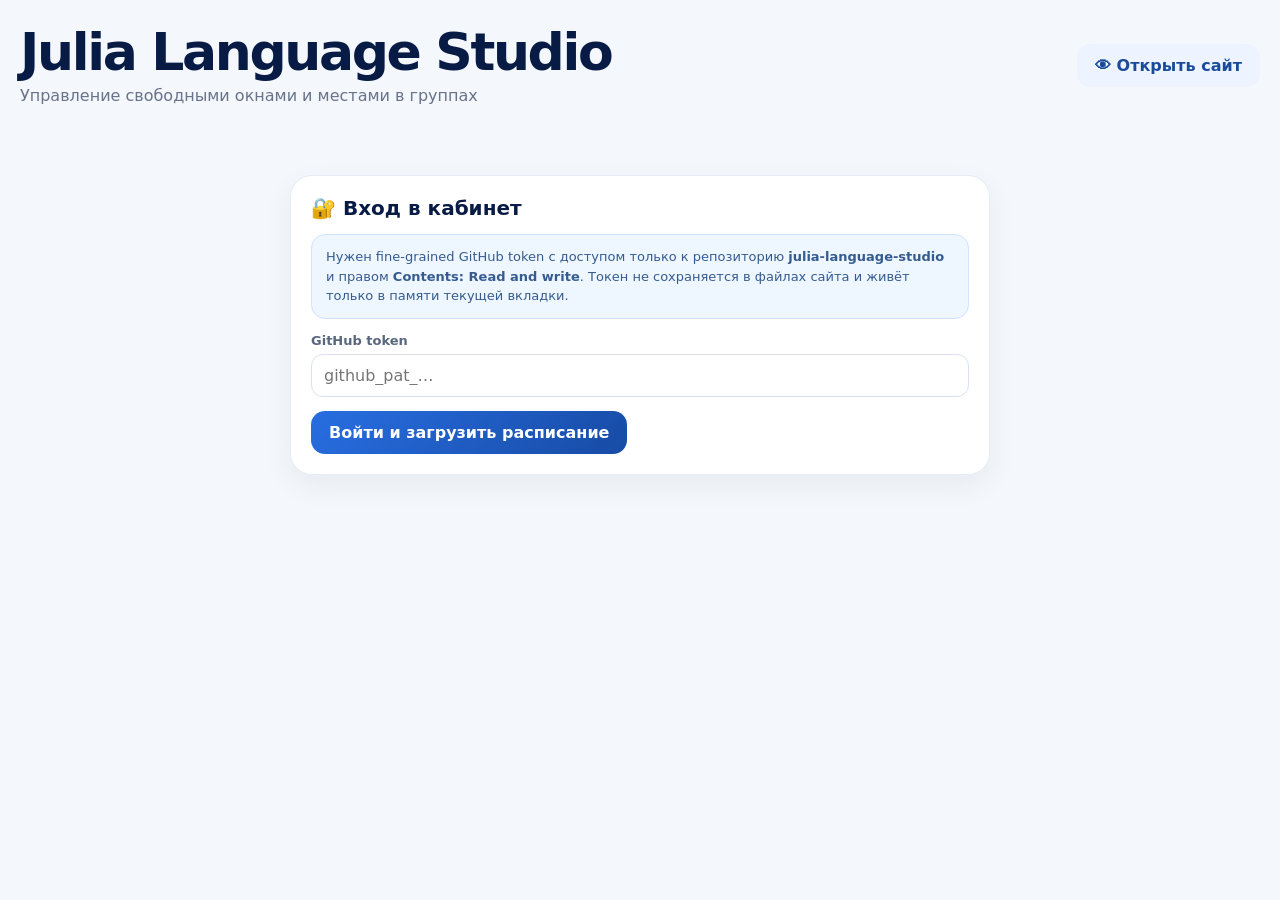
==== admin.html @ d696c91c "Add schedule admin page" ====
<!doctype html>
<html lang="ru">
<head>
  <meta charset="utf-8">
  <meta name="viewport" content="width=device-width, initial-scale=1">
  <meta name="theme-color" content="#071b45">
  <title>Julia Language Studio — админка</title>
  <link rel="stylesheet" href="styles.css">
</head>
<body class="admin-body">
  <div class="admin-shell">
    <div class="admin-head">
      <div class="admin-title">
        <h1>Julia Language Studio</h1>
        <p>Управление свободными окнами и местами в группах</p>
      </div>
      <a class="btn btn-secondary" href="index.html" target="_blank">👁 Открыть сайт</a>
    </div>

    <section id="loginView" class="panel login-box">
      <h2>🔐 Вход в кабинет</h2>
      <p class="security-note">Нужен fine-grained GitHub token с доступом только к репозиторию <b>julia-language-studio</b> и правом <b>Contents: Read and write</b>. Токен не сохраняется в файлах сайта и живёт только в памяти текущей вкладки.</p>
      <div class="field" style="margin-top:14px">
        <label for="tokenInput">GitHub token</label>
        <input class="input" id="tokenInput" type="password" autocomplete="off" placeholder="github_pat_…">
      </div>
      <div class="actions">
        <button class="btn btn-primary" id="loginBtn">Войти и загрузить расписание</button>
      </div>
    </section>

    <section id="appView" class="hidden">
      <div class="stat-row">
        <div class="stat"><b id="statFree">0</b><span>свободных окон</span></div>
        <div class="stat"><b id="statGroups">0</b><span>групп с местами</span></div>
        <div class="stat"><b id="statVisible">0</b><span>видно на сайте</span></div>
      </div>

      <div class="admin-grid">
        <aside class="panel">
          <h2>⚙️ Настройки страницы</h2>
          <div class="field">
            <label for="noticeInput">Сообщение над расписанием</label>
            <textarea class="textarea" id="noticeInput" placeholder="Например: Набор на сентябрь открыт"></textarea>
          </div>
          <div class="actions">
            <button class="btn btn-primary" id="saveAllBtn">💾 Сохранить всё</button>
            <button class="btn btn-secondary" id="reloadBtn">↻ Обновить данные</button>
          </div>
          <p class="admin-item-sub" id="syncInfo" style="margin-top:12px"></p>
        </aside>

        <div>
          <section class="panel" style="margin-bottom:18px">
            <h2>➕ Добавить свободное окно</h2>
            <form id="slotForm" class="form-grid">
              <input type="hidden" id="slotId">
              <div class="field"><label>Дата</label><input class="input" id="slotDate" type="date" required></div>
              <div class="field"><label>Время</label><input class="input" id="slotTime" type="time" required></div>
              <div class="field"><label>Продолжительность</label><input class="input" id="slotDuration" type="number" min="20" step="5" value="60"></div>
              <div class="field"><label>Тип</label><select class="select" id="slotType"><option value="individual">Индивидуально</option><option value="group">Мини‑группа</option></select></div>
              <div class="field"><label>Формат</label><select class="select" id="slotFormat"><option value="offline">Очно</option><option value="online">Онлайн</option></select></div>
              <div class="field"><label>Статус</label><select class="select" id="slotStatus"><option value="free">Свободно</option><option value="hold">Бронь</option><option value="busy">Занято</option></select></div>
              <div class="field"><label>Для кого</label><input class="input" id="slotAudience" placeholder="4 класс / взрослый / подросток"></div>
              <div class="field"><label>Уровень</label><input class="input" id="slotLevel" placeholder="С нуля / A2 / B1"></div>
              <div class="field"><label>Свободных мест</label><input class="input" id="slotSeatsFree" type="number" min="0" value="1"></div>
              <div class="field"><label>Всего мест</label><input class="input" id="slotSeatsTotal" type="number" min="1" value="1"></div>
              <div class="field full"><label>Публичная заметка</label><textarea class="textarea" id="slotNote" placeholder="Например: подходит учащимся второй смены"></textarea></div>
              <div class="field full"><label class="check"><input type="checkbox" id="slotVisible" checked> Показывать на сайте</label></div>
              <div class="actions full">
                <button class="btn btn-primary" type="submit" id="slotSubmit">Добавить окно</button>
                <button class="btn btn-secondary hidden" type="button" id="slotCancel">Отменить редактирование</button>
              </div>
            </form>
          </section>

          <section class="panel" style="margin-bottom:18px">
            <h2>🗓 Все окна</h2>
            <div class="admin-list" id="slotsList"></div>
          </section>

          <section class="panel" style="margin-bottom:18px">
            <h2>👥 Добавить или изменить группу</h2>
            <form id="groupForm" class="form-grid">
              <input type="hidden" id="groupId">
              <div class="field full"><label>Название группы</label><input class="input" id="groupTitle" placeholder="4 класс · продвинутый" required></div>
              <div class="field"><label>Дни</label><input class="input" id="groupDays" placeholder="Пн / Ср"></div>
              <div class="field"><label>Время</label><input class="input" id="groupTime" placeholder="10:00"></div>
              <div class="field"><label>Для кого</label><input class="input" id="groupAudience" placeholder="4 класс"></div>
              <div class="field"><label>Уровень</label><input class="input" id="groupLevel" placeholder="Продвинутый"></div>
              <div class="field"><label>Формат</label><select class="select" id="groupFormat"><option value="offline">Очно</option><option value="online">Онлайн</option></select></div>
              <div class="field"><label>Свободных мест</label><input class="input" id="groupSeatsFree" type="number" min="0" value="1"></div>
              <div class="field"><label>Всего мест</label><input class="input" id="groupSeatsTotal" type="number" min="1" value="4"></div>
              <div class="field full"><label>Публичная заметка</label><textarea class="textarea" id="groupNote"></textarea></div>
              <div class="field full"><label class="check"><input type="checkbox" id="groupVisible" checked> Показывать на сайте</label></div>
              <div class="actions full">
                <button class="btn btn-primary" type="submit" id="groupSubmit">Добавить группу</button>
                <button class="btn btn-secondary hidden" type="button" id="groupCancel">Отменить редактирование</button>
              </div>
            </form>
          </section>

          <section class="panel">
            <h2>🎓 Группы</h2>
            <div class="admin-list" id="groupsList"></div>
          </section>
        </div>
      </div>
    </section>
  </div>
  <div class="toast" id="toast"></div>
  <script src="admin.js"></script>
</body>
</html>
---- styles.css ----
:root {
  --navy: #071b45;
  --navy-2: #0e2d68;
  --blue: #205fce;
  --gold: #d6aa54;
  --gold-soft: #f0d89a;
  --cream: #fffaf0;
  --paper: #ffffff;
  --ink: #17233c;
  --muted: #68738a;
  --line: #e8edf5;
  --green: #1f9d68;
  --yellow: #d79b23;
  --red: #d84f4f;
  --shadow: 0 20px 55px rgba(8, 30, 72, .12);
  --radius: 24px;
}

* { box-sizing: border-box; }
html { scroll-behavior: smooth; }
body {
  margin: 0;
  font-family: Inter, ui-sans-serif, system-ui, -apple-system, BlinkMacSystemFont, "Segoe UI", sans-serif;
  color: var(--ink);
  background: linear-gradient(180deg, #f7f9fd 0%, #fff 42%, #f7f9fd 100%);
}
a { color: inherit; }
button, input, select, textarea { font: inherit; }
button { cursor: pointer; }

.hero {
  position: relative;
  overflow: hidden;
  color: white;
  background:
    radial-gradient(circle at 82% 20%, rgba(214,170,84,.26), transparent 28%),
    radial-gradient(circle at 10% 0%, rgba(63,137,255,.32), transparent 30%),
    linear-gradient(135deg, #061433 0%, #0b2459 52%, #071b45 100%);
  min-height: 420px;
}
.hero::after {
  content: "";
  position: absolute;
  inset: 0;
  opacity: .18;
  background-image: radial-gradient(circle, #fff 1px, transparent 1px);
  background-size: 34px 34px;
  mask-image: linear-gradient(to bottom, black, transparent 92%);
}
.hero-inner, .container {
  width: min(1160px, calc(100% - 32px));
  margin: 0 auto;
}
.hero-inner { position: relative; z-index: 1; padding: 42px 0 64px; }
.nav { display: flex; justify-content: space-between; align-items: center; gap: 20px; }
.brand { display: flex; align-items: center; gap: 12px; font-weight: 800; letter-spacing: .01em; }
.brand-mark {
  width: 46px; height: 46px; border: 1px solid rgba(240,216,154,.75); border-radius: 16px;
  display: grid; place-items: center; color: var(--gold-soft); font-family: Georgia, serif; font-size: 22px;
  background: rgba(255,255,255,.06); backdrop-filter: blur(8px);
}
.nav-actions { display: flex; gap: 10px; flex-wrap: wrap; justify-content: flex-end; }
.btn {
  border: 0; border-radius: 14px; padding: 12px 18px; font-weight: 750; text-decoration: none;
  display: inline-flex; align-items: center; justify-content: center; gap: 8px; transition: .2s ease;
}
.btn:hover { transform: translateY(-1px); }
.btn-gold { background: linear-gradient(135deg, var(--gold-soft), var(--gold)); color: #2e210b; box-shadow: 0 8px 26px rgba(214,170,84,.25); }
.btn-ghost { border: 1px solid rgba(255,255,255,.25); color: #fff; background: rgba(255,255,255,.06); }
.btn-primary { background: linear-gradient(135deg, #286ee1, #174ba5); color: white; }
.btn-secondary { background: #edf3ff; color: #1a4b9b; }
.btn-danger { background: #fff0f0; color: #b63737; }
.btn-success { background: #e8f8f1; color: #14764e; }

.hero-copy { max-width: 780px; padding-top: 68px; }
.eyebrow { color: var(--gold-soft); font-weight: 800; letter-spacing: .12em; text-transform: uppercase; font-size: 13px; }
h1 { margin: 12px 0 14px; font-size: clamp(40px, 6vw, 74px); line-height: .98; letter-spacing: -.045em; }
.hero p { margin: 0; max-width: 690px; color: #dce6fb; font-size: clamp(17px, 2vw, 21px); line-height: 1.55; }
.hero-badges { display: flex; flex-wrap: wrap; gap: 10px; margin-top: 28px; }
.badge { padding: 10px 13px; border-radius: 999px; background: rgba(255,255,255,.08); border: 1px solid rgba(255,255,255,.12); font-size: 14px; }

main { padding: 52px 0 80px; }
.section { margin-bottom: 44px; }
.section-head { display: flex; align-items: end; justify-content: space-between; gap: 20px; margin-bottom: 18px; }
.section-head h2 { margin: 0; font-size: clamp(28px, 4vw, 42px); letter-spacing: -.03em; color: var(--navy); }
.section-head p { margin: 7px 0 0; color: var(--muted); }
.notice {
  border-radius: 18px; padding: 16px 18px; background: #fff8e7; border: 1px solid #f1dfad; color: #70551b;
  margin-bottom: 18px;
}

.filters { display: flex; flex-wrap: wrap; gap: 10px; margin: 14px 0 22px; }
.filter-btn { border: 1px solid var(--line); background: white; color: #40506e; border-radius: 999px; padding: 9px 14px; font-weight: 700; }
.filter-btn.active { background: var(--navy); color: white; border-color: var(--navy); }

.grid { display: grid; grid-template-columns: repeat(3, minmax(0, 1fr)); gap: 16px; }
.card {
  background: var(--paper); border: 1px solid var(--line); border-radius: var(--radius); padding: 22px;
  box-shadow: 0 8px 26px rgba(20, 48, 96, .06);
}
.slot-card { position: relative; overflow: hidden; }
.slot-card::before { content: ""; position: absolute; top: 0; left: 0; right: 0; height: 4px; background: var(--blue); }
.slot-top { display: flex; justify-content: space-between; gap: 16px; align-items: start; }
.slot-date { font-size: 20px; font-weight: 850; color: var(--navy); }
.slot-time { font-size: 34px; line-height: 1; font-weight: 900; color: #153f8d; margin-top: 10px; }
.slot-meta { display: flex; flex-wrap: wrap; gap: 7px; margin-top: 16px; }
.chip { padding: 6px 9px; background: #f2f6fc; border-radius: 999px; color: #53627c; font-size: 13px; font-weight: 700; }
.status { display: inline-flex; align-items: center; gap: 7px; border-radius: 999px; padding: 7px 10px; font-size: 13px; font-weight: 800; white-space: nowrap; }
.status::before { content: ""; width: 8px; height: 8px; border-radius: 50%; background: currentColor; }
.status-free { background: #e9f8f1; color: var(--green); }
.status-hold { background: #fff6df; color: var(--yellow); }
.status-busy { background: #fff0f0; color: var(--red); }
.slot-note { color: var(--muted); line-height: 1.45; margin: 15px 0 0; }

.group-card h3 { margin: 0 0 8px; color: var(--navy); font-size: 22px; }
.group-card .big-number { font-size: 32px; font-weight: 900; color: var(--green); }
.group-row { display: flex; justify-content: space-between; gap: 16px; padding: 9px 0; border-bottom: 1px solid var(--line); color: #526078; }
.group-row:last-child { border-bottom: 0; }

.empty {
  grid-column: 1 / -1; text-align: center; background: white; border: 1px dashed #cdd8eb; border-radius: 22px; padding: 38px 22px; color: var(--muted);
}
.empty strong { display: block; color: var(--navy); font-size: 22px; margin-bottom: 6px; }

.cta {
  display: grid; grid-template-columns: 1.2fr .8fr; gap: 20px; align-items: center;
  padding: 30px; border-radius: 28px; color: white;
  background: linear-gradient(135deg, #0a204e, #123677); box-shadow: var(--shadow);
}
.cta h2 { margin: 0 0 8px; font-size: 34px; }
.cta p { margin: 0; color: #dfe8f9; line-height: 1.55; }
.cta-actions { display: flex; gap: 10px; justify-content: flex-end; flex-wrap: wrap; }

.footer { padding: 24px 0 40px; color: #7a8498; font-size: 14px; }
.footer-inner { display: flex; justify-content: space-between; gap: 16px; flex-wrap: wrap; }

/* Admin */
.admin-body { background: #f4f7fb; }
.admin-shell { width: min(1240px, calc(100% - 28px)); margin: 26px auto 60px; }
.admin-head { display: flex; justify-content: space-between; align-items: center; gap: 18px; margin-bottom: 20px; }
.admin-title h1 { font-size: clamp(32px, 5vw, 52px); color: var(--navy); margin: 0; line-height: 1; }
.admin-title p { margin: 8px 0 0; color: var(--muted); }
.admin-grid { display: grid; grid-template-columns: 360px 1fr; gap: 18px; align-items: start; }
.panel { background: white; border: 1px solid var(--line); border-radius: 22px; padding: 20px; box-shadow: 0 10px 30px rgba(18,46,92,.06); }
.panel h2 { margin: 0 0 14px; font-size: 20px; color: var(--navy); }
.form-grid { display: grid; grid-template-columns: repeat(2, minmax(0, 1fr)); gap: 12px; }
.field { display: flex; flex-direction: column; gap: 6px; }
.field.full { grid-column: 1 / -1; }
.field label { font-size: 13px; font-weight: 800; color: #59677e; }
.input, .select, .textarea {
  width: 100%; border: 1px solid #d9e1ef; border-radius: 12px; padding: 11px 12px; background: white; color: var(--ink); outline: none;
}
.input:focus, .select:focus, .textarea:focus { border-color: #5e91e9; box-shadow: 0 0 0 3px rgba(55,116,218,.10); }
.textarea { min-height: 88px; resize: vertical; }
.check { display: flex; align-items: center; gap: 8px; font-size: 14px; color: #55627a; }
.actions { display: flex; gap: 9px; flex-wrap: wrap; margin-top: 14px; }
.admin-list { display: grid; gap: 10px; }
.admin-item { border: 1px solid var(--line); border-radius: 16px; padding: 14px; display: grid; grid-template-columns: 1fr auto; gap: 12px; align-items: center; }
.admin-item-title { font-weight: 850; color: var(--navy); }
.admin-item-sub { color: var(--muted); font-size: 13px; margin-top: 4px; }
.admin-item-actions { display: flex; gap: 6px; }
.icon-btn { border: 0; border-radius: 10px; padding: 9px 10px; background: #f1f5fb; color: #37517a; }
.icon-btn.danger { background: #fff0f0; color: #b43d3d; }
.stat-row { display: grid; grid-template-columns: repeat(3, 1fr); gap: 10px; margin-bottom: 18px; }
.stat { background: white; border: 1px solid var(--line); border-radius: 18px; padding: 15px; }
.stat b { display: block; font-size: 27px; color: var(--navy); }
.stat span { color: var(--muted); font-size: 12px; font-weight: 700; text-transform: uppercase; letter-spacing: .07em; }
.login-box { max-width: 700px; margin: 70px auto; }
.security-note { background: #eef6ff; border: 1px solid #cfe2ff; color: #355b8f; border-radius: 14px; padding: 12px 14px; font-size: 13px; line-height: 1.5; }
.toast { position: fixed; right: 18px; bottom: 18px; background: #0b214f; color: white; border-radius: 14px; padding: 13px 16px; box-shadow: var(--shadow); z-index: 20; display: none; max-width: 360px; }
.toast.show { display: block; }
.hidden { display: none !important; }

@media (max-width: 900px) {
  .grid { grid-template-columns: repeat(2, minmax(0, 1fr)); }
  .cta { grid-template-columns: 1fr; }
  .cta-actions { justify-content: flex-start; }
  .admin-grid { grid-template-columns: 1fr; }
}
@media (max-width: 640px) {
  .hero { min-height: 360px; }
  .hero-inner { padding-top: 22px; }
  .nav { align-items: flex-start; }
  .nav-actions .btn-ghost { display: none; }
  .hero-copy { padding-top: 48px; }
  .grid { grid-template-columns: 1fr; }
  .section-head { align-items: flex-start; flex-direction: column; }
  .form-grid { grid-template-columns: 1fr; }
  .field.full { grid-column: auto; }
  .stat-row { grid-template-columns: 1fr; }
  .admin-head { align-items: flex-start; flex-direction: column; }
}
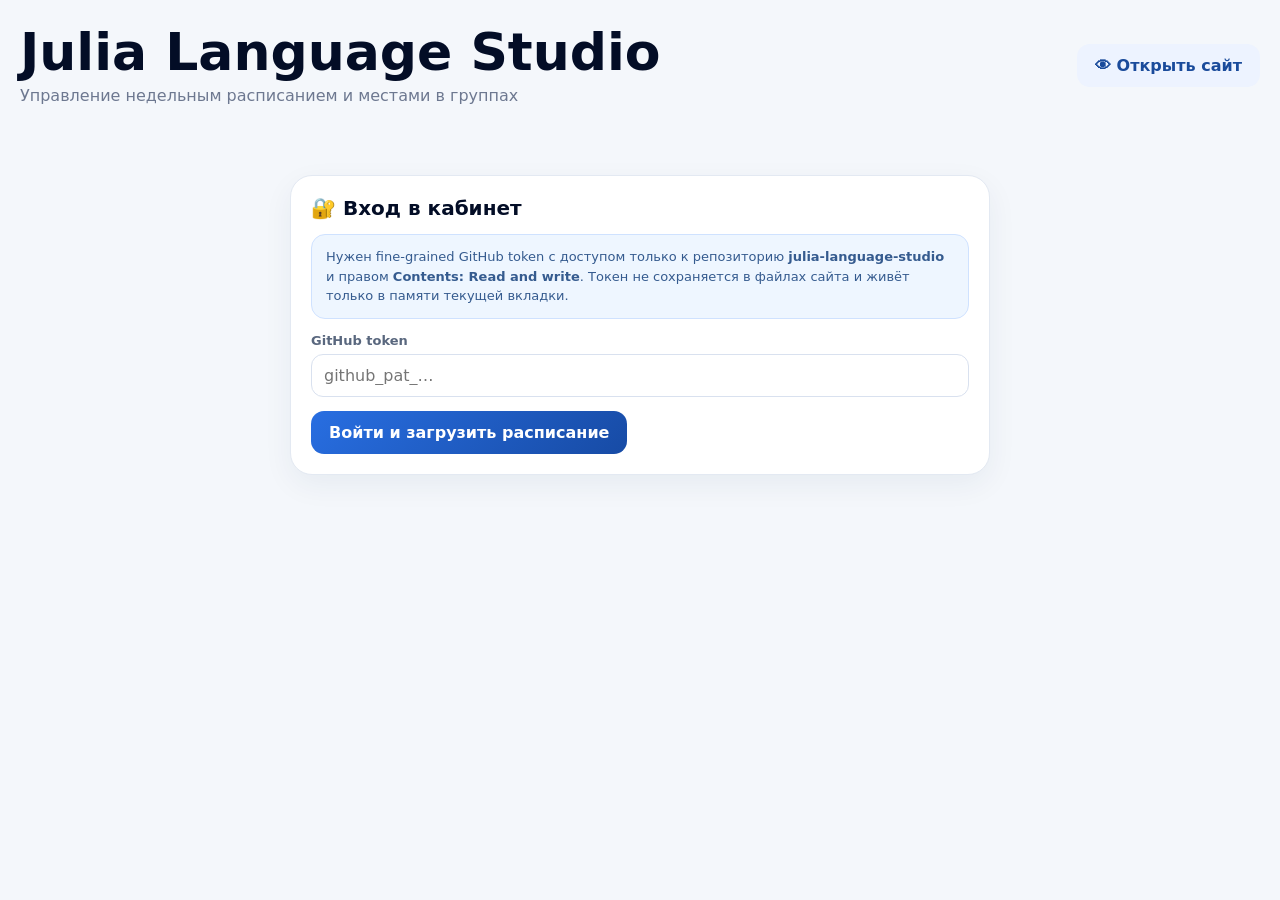
==== commit 31d8373b: "Add weekly schedule editor to admin" ====
--- a/admin.html
+++ b/admin.html
@@ -5,14 +5,15 @@
   <meta name="viewport" content="width=device-width, initial-scale=1">
   <meta name="theme-color" content="#071b45">
   <title>Julia Language Studio — админка</title>
-  <link rel="stylesheet" href="styles.css">
+  <link rel="stylesheet" href="styles.css?v=7">
+  <link rel="stylesheet" href="schedule-grid.css?v=1">
 </head>
 <body class="admin-body">
   <div class="admin-shell">
     <div class="admin-head">
       <div class="admin-title">
         <h1>Julia Language Studio</h1>
-        <p>Управление свободными окнами и местами в группах</p>
+        <p>Управление недельным расписанием и местами в группах</p>
       </div>
       <a class="btn btn-secondary" href="index.html" target="_blank">👁 Открыть сайт</a>
     </div>
@@ -31,9 +32,9 @@
 
     <section id="appView" class="hidden">
       <div class="stat-row">
-        <div class="stat"><b id="statFree">0</b><span>свободных окон</span></div>
+        <div class="stat"><b id="statFree">0</b><span>свободных занятий</span></div>
         <div class="stat"><b id="statGroups">0</b><span>групп с местами</span></div>
-        <div class="stat"><b id="statVisible">0</b><span>видно на сайте</span></div>
+        <div class="stat"><b id="statVisible">0</b><span>заполнено ячеек</span></div>
       </div>
 
       <div class="admin-grid">
@@ -52,31 +53,57 @@
 
         <div>
           <section class="panel" style="margin-bottom:18px">
-            <h2>➕ Добавить свободное окно</h2>
-            <form id="slotForm" class="form-grid">
-              <input type="hidden" id="slotId">
-              <div class="field"><label>Дата</label><input class="input" id="slotDate" type="date" required></div>
-              <div class="field"><label>Время</label><input class="input" id="slotTime" type="time" required></div>
-              <div class="field"><label>Продолжительность</label><input class="input" id="slotDuration" type="number" min="20" step="5" value="60"></div>
-              <div class="field"><label>Тип</label><select class="select" id="slotType"><option value="individual">Индивидуально</option><option value="group">Мини‑группа</option></select></div>
-              <div class="field"><label>Формат</label><select class="select" id="slotFormat"><option value="offline">Очно</option><option value="online">Онлайн</option></select></div>
-              <div class="field"><label>Статус</label><select class="select" id="slotStatus"><option value="free">Свободно</option><option value="hold">Бронь</option><option value="busy">Занято</option></select></div>
-              <div class="field"><label>Для кого</label><input class="input" id="slotAudience" placeholder="4 класс / взрослый / подросток"></div>
-              <div class="field"><label>Уровень</label><input class="input" id="slotLevel" placeholder="С нуля / A2 / B1"></div>
-              <div class="field"><label>Свободных мест</label><input class="input" id="slotSeatsFree" type="number" min="0" value="1"></div>
-              <div class="field"><label>Всего мест</label><input class="input" id="slotSeatsTotal" type="number" min="1" value="1"></div>
-              <div class="field full"><label>Публичная заметка</label><textarea class="textarea" id="slotNote" placeholder="Например: подходит учащимся второй смены"></textarea></div>
-              <div class="field full"><label class="check"><input type="checkbox" id="slotVisible" checked> Показывать на сайте</label></div>
+            <h2>🗓 Недельное расписание · Пн–Пт</h2>
+            <p class="admin-item-sub" style="margin-bottom:14px">10 занятий в день. Нажмите любую ячейку в таблице ниже или выберите день и номер занятия вручную.</p>
+
+            <div class="week-editor-form">
+              <div class="field">
+                <label for="weekDay">День</label>
+                <select class="select" id="weekDay">
+                  <option value="monday">Понедельник</option>
+                  <option value="tuesday">Вторник</option>
+                  <option value="wednesday">Среда</option>
+                  <option value="thursday">Четверг</option>
+                  <option value="friday">Пятница</option>
+                </select>
+              </div>
+              <div class="field">
+                <label for="weekLesson">№ занятия</label>
+                <select class="select" id="weekLesson">
+                  <option value="0">1</option><option value="1">2</option><option value="2">3</option><option value="3">4</option><option value="4">5</option>
+                  <option value="5">6</option><option value="6">7</option><option value="7">8</option><option value="8">9</option><option value="9">10</option>
+                </select>
+              </div>
+              <div class="field">
+                <label for="weekTime">Время</label>
+                <input class="input" id="weekTime" type="time">
+              </div>
+              <div class="field">
+                <label for="weekStatus">Статус</label>
+                <select class="select" id="weekStatus">
+                  <option value="empty">Не задано</option>
+                  <option value="free">Свободно</option>
+                  <option value="hold">Бронь</option>
+                  <option value="busy">Занято</option>
+                </select>
+              </div>
+              <div class="field full">
+                <label for="weekTitle">Подпись</label>
+                <input class="input" id="weekTitle" placeholder="Например: 4 класс · продвинутый">
+              </div>
+              <div class="field full">
+                <label for="weekDetails">Дополнительная информация</label>
+                <input class="input" id="weekDetails" placeholder="Например: мини-группа · 2 места / индивидуально">
+              </div>
               <div class="actions full">
-                <button class="btn btn-primary" type="submit" id="slotSubmit">Добавить окно</button>
-                <button class="btn btn-secondary hidden" type="button" id="slotCancel">Отменить редактирование</button>
+                <button class="btn btn-primary" type="button" id="weekApplyBtn">Применить к ячейке</button>
+                <button class="btn btn-danger" type="button" id="weekClearBtn">Очистить ячейку</button>
               </div>
-            </form>
-          </section>
+            </div>
 
-          <section class="panel" style="margin-bottom:18px">
-            <h2>🗓 Все окна</h2>
-            <div class="admin-list" id="slotsList"></div>
+            <div class="week-admin-scroll">
+              <div id="weekAdminGrid"></div>
+            </div>
           </section>
 
           <section class="panel" style="margin-bottom:18px">
@@ -109,6 +136,6 @@
     </section>
   </div>
   <div class="toast" id="toast"></div>
-  <script src="admin.js"></script>
+  <script src="admin.js?v=7"></script>
 </body>
 </html>
--- a/styles.css
+++ b/styles.css
@@ -1,192 +1,611 @@
 :root {
-  --navy: #071b45;
-  --navy-2: #0e2d68;
-  --blue: #205fce;
-  --gold: #d6aa54;
-  --gold-soft: #f0d89a;
-  --cream: #fffaf0;
-  --paper: #ffffff;
+  --night: #020817;
+  --navy: #030d26;
+  --navy-2: #06183f;
+  --navy-3: #0b2c68;
+  --gold: #d6a84e;
+  --gold-light: #f5dda0;
+  --gold-dark: #9d641c;
+  --cream: #fff8e8;
+  --text: #f7f9ff;
+  --muted: #aebbd3;
   --ink: #17233c;
-  --muted: #68738a;
-  --line: #e8edf5;
-  --green: #1f9d68;
-  --yellow: #d79b23;
-  --red: #d84f4f;
-  --shadow: 0 20px 55px rgba(8, 30, 72, .12);
-  --radius: 24px;
+  --green: #58d9a0;
+  --yellow: #f2bd55;
+  --red: #dc7777;
+  --line: rgba(240, 205, 126, .22);
+  --glass: rgba(7, 25, 61, .78);
+  --shadow: 0 28px 80px rgba(0, 4, 17, .42);
+  --radius: 26px;
 }
 
 * { box-sizing: border-box; }
 html { scroll-behavior: smooth; }
-body {
-  margin: 0;
-  font-family: Inter, ui-sans-serif, system-ui, -apple-system, BlinkMacSystemFont, "Segoe UI", sans-serif;
-  color: var(--ink);
-  background: linear-gradient(180deg, #f7f9fd 0%, #fff 42%, #f7f9fd 100%);
-}
+body { margin: 0; font-family: Inter, ui-sans-serif, system-ui, -apple-system, BlinkMacSystemFont, "Segoe UI", sans-serif; }
 a { color: inherit; }
 button, input, select, textarea { font: inherit; }
 button { cursor: pointer; }
-
-.hero {
-  position: relative;
+img { max-width: 100%; }
+.hidden { display: none !important; }
+.container { width: min(1180px, calc(100% - 40px)); margin-inline: auto; }
+
+.btn {
+  position: relative;
+  isolation: isolate;
   overflow: hidden;
-  color: white;
-  background:
-    radial-gradient(circle at 82% 20%, rgba(214,170,84,.26), transparent 28%),
-    radial-gradient(circle at 10% 0%, rgba(63,137,255,.32), transparent 30%),
-    linear-gradient(135deg, #061433 0%, #0b2459 52%, #071b45 100%);
-  min-height: 420px;
-}
-.hero::after {
-  content: "";
-  position: absolute;
-  inset: 0;
-  opacity: .18;
-  background-image: radial-gradient(circle, #fff 1px, transparent 1px);
-  background-size: 34px 34px;
-  mask-image: linear-gradient(to bottom, black, transparent 92%);
-}
-.hero-inner, .container {
-  width: min(1160px, calc(100% - 32px));
-  margin: 0 auto;
-}
-.hero-inner { position: relative; z-index: 1; padding: 42px 0 64px; }
-.nav { display: flex; justify-content: space-between; align-items: center; gap: 20px; }
-.brand { display: flex; align-items: center; gap: 12px; font-weight: 800; letter-spacing: .01em; }
-.brand-mark {
-  width: 46px; height: 46px; border: 1px solid rgba(240,216,154,.75); border-radius: 16px;
-  display: grid; place-items: center; color: var(--gold-soft); font-family: Georgia, serif; font-size: 22px;
-  background: rgba(255,255,255,.06); backdrop-filter: blur(8px);
-}
-.nav-actions { display: flex; gap: 10px; flex-wrap: wrap; justify-content: flex-end; }
-.btn {
-  border: 0; border-radius: 14px; padding: 12px 18px; font-weight: 750; text-decoration: none;
-  display: inline-flex; align-items: center; justify-content: center; gap: 8px; transition: .2s ease;
-}
-.btn:hover { transform: translateY(-1px); }
-.btn-gold { background: linear-gradient(135deg, var(--gold-soft), var(--gold)); color: #2e210b; box-shadow: 0 8px 26px rgba(214,170,84,.25); }
-.btn-ghost { border: 1px solid rgba(255,255,255,.25); color: #fff; background: rgba(255,255,255,.06); }
-.btn-primary { background: linear-gradient(135deg, #286ee1, #174ba5); color: white; }
+  border: 0;
+  border-radius: 13px;
+  padding: 12px 18px;
+  font-weight: 800;
+  text-decoration: none;
+  display: inline-flex;
+  align-items: center;
+  justify-content: center;
+  gap: 9px;
+  transition: transform .24s ease, box-shadow .24s ease, border-color .24s ease;
+}
+.btn-gold {
+  color: #281805;
+  background: linear-gradient(120deg, #bd7b28 0%, #f7e4aa 42%, #d4a249 68%, #a9671e 100%);
+  background-size: 220% 100%;
+  box-shadow: 0 10px 30px rgba(214, 168, 78, .24), inset 0 1px 0 rgba(255, 255, 255, .76);
+}
+.btn-ghost { color: #fff; border: 1px solid rgba(242, 216, 141, .34); background: rgba(255, 255, 255, .035); }
+.btn-primary { background: linear-gradient(135deg, #286ee1, #174ba5); color: #fff; }
 .btn-secondary { background: #edf3ff; color: #1a4b9b; }
 .btn-danger { background: #fff0f0; color: #b63737; }
 .btn-success { background: #e8f8f1; color: #14764e; }
-
-.hero-copy { max-width: 780px; padding-top: 68px; }
-.eyebrow { color: var(--gold-soft); font-weight: 800; letter-spacing: .12em; text-transform: uppercase; font-size: 13px; }
-h1 { margin: 12px 0 14px; font-size: clamp(40px, 6vw, 74px); line-height: .98; letter-spacing: -.045em; }
-.hero p { margin: 0; max-width: 690px; color: #dce6fb; font-size: clamp(17px, 2vw, 21px); line-height: 1.55; }
-.hero-badges { display: flex; flex-wrap: wrap; gap: 10px; margin-top: 28px; }
-.badge { padding: 10px 13px; border-radius: 999px; background: rgba(255,255,255,.08); border: 1px solid rgba(255,255,255,.12); font-size: 14px; }
-
-main { padding: 52px 0 80px; }
-.section { margin-bottom: 44px; }
-.section-head { display: flex; align-items: end; justify-content: space-between; gap: 20px; margin-bottom: 18px; }
-.section-head h2 { margin: 0; font-size: clamp(28px, 4vw, 42px); letter-spacing: -.03em; color: var(--navy); }
-.section-head p { margin: 7px 0 0; color: var(--muted); }
+.btn-compact { padding: 11px 17px; font-size: 14px; }
+.btn-large { min-height: 54px; padding-inline: 25px; }
+
+/* ---------- PUBLIC SITE ---------- */
+.public-body {
+  min-width: 0;
+  min-height: 100vh;
+  overflow-x: hidden;
+  color: var(--text);
+  background: var(--night);
+}
+
+.topbar {
+  position: relative;
+  z-index: 20;
+  background:
+    radial-gradient(circle at 12% -70%, rgba(28, 84, 184, .32), transparent 52%),
+    linear-gradient(180deg, rgba(3, 12, 34, .98), rgba(4, 19, 50, .98));
+  border-bottom: 1px solid rgba(245, 221, 160, .25);
+  box-shadow: 0 8px 30px rgba(0, 0, 0, .32);
+}
+.topbar::after {
+  content: "";
+  position: absolute;
+  inset: auto 0 -1px;
+  height: 1px;
+  background: linear-gradient(90deg, transparent 10%, rgba(245, 221, 160, .7), transparent 90%);
+}
+.nav {
+  min-height: 82px;
+  display: flex;
+  align-items: center;
+  justify-content: space-between;
+  gap: 20px;
+}
+.brand {
+  display: flex;
+  align-items: center;
+  gap: 13px;
+  min-width: 0;
+  text-decoration: none;
+}
+.brand-logo {
+  width: 58px;
+  height: 58px;
+  flex: 0 0 auto;
+  object-fit: contain;
+  border-radius: 50%;
+  border: 1px solid rgba(245, 221, 160, .6);
+  background: #06163a;
+  box-shadow: 0 0 0 4px rgba(214, 168, 78, .07), 0 8px 25px rgba(0, 0, 0, .35);
+}
+.brand-copy { display: grid; gap: 4px; min-width: 0; }
+.brand-copy strong {
+  overflow: hidden;
+  color: var(--cream);
+  font-family: Georgia, "Times New Roman", serif;
+  font-size: clamp(18px, 2vw, 22px);
+  font-weight: 500;
+  line-height: 1.05;
+  white-space: nowrap;
+  text-overflow: ellipsis;
+}
+.brand-copy > span {
+  color: #e8c574;
+  font-size: 10px;
+  font-weight: 700;
+  letter-spacing: .17em;
+  text-transform: uppercase;
+}
+.nav-actions { display: flex; align-items: center; justify-content: flex-end; gap: 23px; }
+.nav-link {
+  color: #e7edfa;
+  font-size: 14px;
+  font-weight: 700;
+  text-decoration: none;
+  transition: color .2s ease;
+}
+
+.cover-section {
+  position: relative;
+  width: 100%;
+  overflow: hidden;
+  line-height: 0;
+  background: #061536;
+}
+.cover-section::after {
+  content: "";
+  position: absolute;
+  inset: auto 0 0;
+  height: 2px;
+  background: linear-gradient(90deg, transparent, #f7d980 30%, #fff5cf 50%, #d59435 70%, transparent);
+  box-shadow: 0 0 18px rgba(238, 186, 78, .8);
+}
+.cover-image {
+  display: block;
+  width: 100%;
+  height: auto;
+  margin: 0;
+}
+
+.site-main {
+  position: relative;
+  isolation: isolate;
+  padding: 66px 0 76px;
+  background:
+    radial-gradient(circle at 8% 8%, rgba(17, 65, 148, .56), transparent 27%),
+    radial-gradient(circle at 94% 36%, rgba(15, 63, 146, .42), transparent 28%),
+    radial-gradient(circle at 72% 82%, rgba(199, 138, 37, .12), transparent 22%),
+    linear-gradient(180deg, #020a1d 0%, #06183f 24%, #061735 70%, #020919 100%);
+}
+.site-main::before {
+  content: "";
+  position: absolute;
+  inset: 0;
+  z-index: -2;
+  pointer-events: none;
+  opacity: .34;
+  background-image:
+    radial-gradient(circle, rgba(255, 245, 207, .78) 0 1px, transparent 1.5px),
+    radial-gradient(circle, rgba(214, 168, 78, .7) 0 1px, transparent 1.5px);
+  background-position: 0 0, 23px 19px;
+  background-size: 83px 83px, 127px 127px;
+  mask-image: linear-gradient(to bottom, #000, rgba(0, 0, 0, .25) 82%, transparent);
+}
+.site-main::after {
+  content: "";
+  position: absolute;
+  z-index: -1;
+  right: -90px;
+  top: 29%;
+  width: min(650px, 60vw);
+  aspect-ratio: 1;
+  opacity: .035;
+  background: url("assets/logo.png?v=6") center / contain no-repeat;
+  pointer-events: none;
+}
+.cover-transition {
+  position: absolute;
+  z-index: 1;
+  inset: -24px 0 auto;
+  height: 48px;
+  pointer-events: none;
+  background: linear-gradient(180deg, rgba(1, 6, 18, 0), rgba(2, 10, 29, .95));
+}
+.cover-transition span {
+  position: absolute;
+  top: 22px;
+  left: 0;
+  right: 0;
+  height: 1px;
+  background: linear-gradient(90deg, transparent 4%, rgba(214, 168, 78, .2), #f8dc8a 50%, rgba(214, 168, 78, .2), transparent 96%);
+  box-shadow: 0 0 13px rgba(238, 186, 78, .9);
+}
+.cover-transition i {
+  position: absolute;
+  width: 4px;
+  height: 4px;
+  top: 20px;
+  left: 18%;
+  border-radius: 50%;
+  background: #ffe8a9;
+  box-shadow: 0 0 12px #edaf43;
+  animation: particle-float 4s ease-in-out infinite;
+}
+.cover-transition i:nth-of-type(2) { left: 52%; top: 8px; animation-delay: -1.2s; }
+.cover-transition i:nth-of-type(3) { left: 82%; top: 29px; animation-delay: -2.5s; }
+
+.intro {
+  position: relative;
+  display: grid;
+  grid-template-columns: minmax(0, 1.25fr) minmax(280px, .75fr);
+  align-items: end;
+  gap: 44px;
+  margin-bottom: 42px;
+  padding-block: 12px 34px;
+  border-bottom: 1px solid rgba(240, 205, 126, .16);
+}
+.intro::before {
+  content: "";
+  position: absolute;
+  left: -110px;
+  bottom: -120px;
+  width: 520px;
+  height: 260px;
+  z-index: -1;
+  border: 1px solid rgba(226, 176, 73, .12);
+  border-radius: 50%;
+  transform: rotate(8deg);
+}
+.eyebrow, .section-kicker {
+  color: #eac878;
+  font-size: 11px;
+  font-weight: 850;
+  letter-spacing: .19em;
+  text-transform: uppercase;
+}
+.eyebrow { display: inline-flex; align-items: center; gap: 10px; }
+.eyebrow span { width: 35px; height: 1px; background: linear-gradient(90deg, #b77822, #f6dda0); box-shadow: 0 0 8px rgba(246, 221, 160, .4); }
+.intro h1 {
+  max-width: 760px;
+  margin: 12px 0 15px;
+  color: #fffaf0;
+  font-family: Georgia, "Times New Roman", serif;
+  font-size: clamp(38px, 4.6vw, 62px);
+  font-weight: 400;
+  line-height: 1.04;
+  letter-spacing: -.025em;
+}
+.intro p {
+  max-width: 740px;
+  margin: 0;
+  color: #c8d5eb;
+  font-size: clamp(16px, 1.55vw, 19px);
+  line-height: 1.65;
+}
+.hero-badges { display: grid; gap: 9px; justify-items: stretch; }
+.badge {
+  display: flex;
+  align-items: center;
+  gap: 10px;
+  min-height: 44px;
+  padding: 9px 14px;
+  border: 1px solid rgba(240, 205, 126, .18);
+  border-radius: 999px;
+  color: #edf3ff;
+  font-size: 13px;
+  font-weight: 700;
+  background: linear-gradient(90deg, rgba(255, 255, 255, .055), rgba(255, 255, 255, .02));
+  box-shadow: inset 0 1px 0 rgba(255, 255, 255, .035);
+  backdrop-filter: blur(10px);
+}
+.badge > span { width: 20px; color: #edc976; text-align: center; }
+
+.schedule-container { position: relative; }
+.section { margin-bottom: 30px; scroll-margin-top: 20px; }
+.schedule-shell {
+  position: relative;
+  overflow: hidden;
+  padding: 31px;
+  border: 1px solid rgba(240, 205, 126, .21);
+  border-radius: var(--radius);
+  background:
+    radial-gradient(circle at 100% 0%, rgba(202, 146, 46, .1), transparent 23%),
+    linear-gradient(145deg, rgba(10, 38, 88, .9), rgba(3, 16, 43, .94));
+  box-shadow: var(--shadow), inset 0 1px 0 rgba(255, 255, 255, .035);
+  backdrop-filter: blur(14px);
+}
+.schedule-shell::before {
+  content: "";
+  position: absolute;
+  inset: 0 12% auto;
+  height: 1px;
+  background: linear-gradient(90deg, transparent, rgba(247, 221, 152, .82), transparent);
+}
+.schedule-shell::after {
+  content: "";
+  position: absolute;
+  right: -200px;
+  top: -380px;
+  width: 620px;
+  height: 620px;
+  border: 1px solid rgba(235, 187, 86, .09);
+  border-radius: 50%;
+  pointer-events: none;
+}
+.groups-shell {
+  background:
+    radial-gradient(circle at 5% 100%, rgba(28, 91, 177, .18), transparent 27%),
+    linear-gradient(145deg, rgba(5, 22, 55, .96), rgba(9, 39, 88, .88));
+}
+.section-head {
+  position: relative;
+  z-index: 1;
+  display: flex;
+  align-items: end;
+  justify-content: space-between;
+  gap: 20px;
+  margin-bottom: 18px;
+}
+.section-head h2 {
+  margin: 6px 0 0;
+  color: #fff9eb;
+  font-family: Georgia, "Times New Roman", serif;
+  font-size: clamp(32px, 4vw, 46px);
+  font-weight: 400;
+  letter-spacing: -.018em;
+}
+.section-head p { margin: 8px 0 0; color: var(--muted); line-height: 1.5; }
+.section-ornament { color: #e8bc5c; font-size: 23px; text-shadow: 0 0 16px rgba(232, 188, 92, .65); }
 .notice {
-  border-radius: 18px; padding: 16px 18px; background: #fff8e7; border: 1px solid #f1dfad; color: #70551b;
+  position: relative;
+  z-index: 1;
   margin-bottom: 18px;
-}
-
-.filters { display: flex; flex-wrap: wrap; gap: 10px; margin: 14px 0 22px; }
-.filter-btn { border: 1px solid var(--line); background: white; color: #40506e; border-radius: 999px; padding: 9px 14px; font-weight: 700; }
-.filter-btn.active { background: var(--navy); color: white; border-color: var(--navy); }
-
-.grid { display: grid; grid-template-columns: repeat(3, minmax(0, 1fr)); gap: 16px; }
+  padding: 14px 16px;
+  border: 1px solid rgba(240, 205, 126, .25);
+  border-radius: 14px;
+  color: #f8e6b8;
+  background: rgba(213, 162, 74, .08);
+}
+.filters { position: relative; z-index: 1; display: flex; flex-wrap: wrap; gap: 9px; margin: 16px 0 23px; }
+.filter-btn {
+  min-height: 40px;
+  padding: 9px 16px;
+  border: 1px solid rgba(240, 205, 126, .2);
+  border-radius: 999px;
+  color: #dce7fa;
+  font-size: 13px;
+  font-weight: 750;
+  background: rgba(255, 255, 255, .04);
+  box-shadow: inset 0 1px 0 rgba(255, 255, 255, .035);
+  transition: color .22s ease, border-color .22s ease, background .22s ease, box-shadow .22s ease, transform .22s ease;
+}
+.filter-btn.active {
+  color: #2a1904;
+  border-color: #e5b95e;
+  background: linear-gradient(135deg, #f5dda0, #d4a14a);
+  box-shadow: 0 7px 24px rgba(213, 162, 74, .19), inset 0 1px 0 rgba(255, 255, 255, .62);
+}
+.grid { position: relative; z-index: 1; display: grid; grid-template-columns: repeat(3, minmax(0, 1fr)); gap: 16px; }
 .card {
-  background: var(--paper); border: 1px solid var(--line); border-radius: var(--radius); padding: 22px;
-  box-shadow: 0 8px 26px rgba(20, 48, 96, .06);
-}
-.slot-card { position: relative; overflow: hidden; }
-.slot-card::before { content: ""; position: absolute; top: 0; left: 0; right: 0; height: 4px; background: var(--blue); }
-.slot-top { display: flex; justify-content: space-between; gap: 16px; align-items: start; }
-.slot-date { font-size: 20px; font-weight: 850; color: var(--navy); }
-.slot-time { font-size: 34px; line-height: 1; font-weight: 900; color: #153f8d; margin-top: 10px; }
+  position: relative;
+  display: flex;
+  min-width: 0;
+  flex-direction: column;
+  padding: 21px;
+  border: 1px solid rgba(240, 205, 126, .2);
+  border-radius: 20px;
+  color: #eff5ff;
+  background:
+    radial-gradient(circle at 100% 0%, rgba(216, 164, 74, .1), transparent 28%),
+    linear-gradient(145deg, rgba(14, 47, 102, .82), rgba(5, 24, 59, .92));
+  box-shadow: 0 15px 38px rgba(0, 4, 18, .26), inset 0 1px 0 rgba(255, 255, 255, .035);
+  transition: transform .28s ease, border-color .28s ease, box-shadow .28s ease;
+  animation: card-in .55s both;
+}
+.card::before {
+  content: "";
+  position: absolute;
+  inset: 0 17px auto;
+  height: 1px;
+  background: linear-gradient(90deg, transparent, rgba(247, 221, 152, .78), transparent);
+}
+.card:nth-child(2) { animation-delay: .08s; }
+.card:nth-child(3) { animation-delay: .16s; }
+.slot-top { display: flex; justify-content: space-between; gap: 13px; align-items: flex-start; }
+.slot-date { color: #f7e4af; font-size: 17px; font-weight: 800; text-transform: capitalize; }
+.slot-time { margin-top: 10px; color: #fff; font-size: clamp(31px, 3vw, 38px); font-weight: 850; line-height: 1; letter-spacing: -.025em; }
 .slot-meta { display: flex; flex-wrap: wrap; gap: 7px; margin-top: 16px; }
-.chip { padding: 6px 9px; background: #f2f6fc; border-radius: 999px; color: #53627c; font-size: 13px; font-weight: 700; }
-.status { display: inline-flex; align-items: center; gap: 7px; border-radius: 999px; padding: 7px 10px; font-size: 13px; font-weight: 800; white-space: nowrap; }
-.status::before { content: ""; width: 8px; height: 8px; border-radius: 50%; background: currentColor; }
-.status-free { background: #e9f8f1; color: var(--green); }
-.status-hold { background: #fff6df; color: var(--yellow); }
-.status-busy { background: #fff0f0; color: var(--red); }
-.slot-note { color: var(--muted); line-height: 1.45; margin: 15px 0 0; }
-
-.group-card h3 { margin: 0 0 8px; color: var(--navy); font-size: 22px; }
-.group-card .big-number { font-size: 32px; font-weight: 900; color: var(--green); }
-.group-row { display: flex; justify-content: space-between; gap: 16px; padding: 9px 0; border-bottom: 1px solid var(--line); color: #526078; }
-.group-row:last-child { border-bottom: 0; }
-
+.chip {
+  padding: 6px 9px;
+  border: 1px solid rgba(255, 255, 255, .065);
+  border-radius: 999px;
+  color: #d7e3f8;
+  font-size: 11px;
+  font-weight: 750;
+  background: rgba(255, 255, 255, .055);
+}
+.status { display: inline-flex; align-items: center; gap: 7px; padding: 7px 9px; border-radius: 999px; font-size: 11px; font-weight: 850; white-space: nowrap; }
+.status::before { content: ""; width: 7px; height: 7px; border-radius: 50%; background: currentColor; box-shadow: 0 0 8px currentColor; }
+.status-free { color: var(--green); background: rgba(77, 210, 150, .1); }
+.status-hold { color: var(--yellow); background: rgba(242, 189, 85, .1); }
+.status-busy { color: var(--red); background: rgba(220, 119, 119, .1); }
+.slot-note { margin: 15px 0 0; color: #bac7dc; line-height: 1.5; }
+.card-action {
+  display: inline-flex;
+  align-items: center;
+  justify-content: space-between;
+  gap: 12px;
+  width: 100%;
+  min-height: 44px;
+  margin-top: auto;
+  padding: 15px 2px 0;
+  border-top: 1px solid rgba(240, 205, 126, .13);
+  color: #efcb77;
+  font-size: 13px;
+  font-weight: 800;
+  text-decoration: none;
+}
+.slot-meta + .card-action, .slot-note + .card-action { margin-top: 18px; }
+.card-action span { font-size: 17px; transition: transform .2s ease; }
+.group-card h3 { margin: 0 0 8px; color: #fff4d1; font-family: Georgia, "Times New Roman", serif; font-size: 23px; font-weight: 500; }
+.group-card .big-number { color: #efcb77; font-size: 30px; font-weight: 850; }
+.group-row { display: flex; justify-content: space-between; gap: 14px; padding: 9px 0; color: #aebbd0; border-bottom: 1px solid rgba(255, 255, 255, .07); font-size: 14px; }
+.group-row:first-of-type { margin-top: 9px; }
+.group-row:last-of-type { border-bottom: 0; }
+.group-row b { color: #eef5ff; text-align: right; }
 .empty {
-  grid-column: 1 / -1; text-align: center; background: white; border: 1px dashed #cdd8eb; border-radius: 22px; padding: 38px 22px; color: var(--muted);
-}
-.empty strong { display: block; color: var(--navy); font-size: 22px; margin-bottom: 6px; }
+  grid-column: 1 / -1;
+  padding: 35px 22px;
+  border: 1px dashed rgba(240, 205, 126, .24);
+  border-radius: 20px;
+  color: #aebbd1;
+  text-align: center;
+  background: rgba(255, 255, 255, .025);
+}
+.empty strong { display: block; margin-bottom: 7px; color: #fff4d2; font-family: Georgia, "Times New Roman", serif; font-size: 22px; font-weight: 500; }
 
 .cta {
-  display: grid; grid-template-columns: 1.2fr .8fr; gap: 20px; align-items: center;
-  padding: 30px; border-radius: 28px; color: white;
-  background: linear-gradient(135deg, #0a204e, #123677); box-shadow: var(--shadow);
-}
-.cta h2 { margin: 0 0 8px; font-size: 34px; }
-.cta p { margin: 0; color: #dfe8f9; line-height: 1.55; }
-.cta-actions { display: flex; gap: 10px; justify-content: flex-end; flex-wrap: wrap; }
-
-.footer { padding: 24px 0 40px; color: #7a8498; font-size: 14px; }
-.footer-inner { display: flex; justify-content: space-between; gap: 16px; flex-wrap: wrap; }
-
-/* Admin */
-.admin-body { background: #f4f7fb; }
+  position: relative;
+  overflow: hidden;
+  display: grid;
+  grid-template-columns: minmax(0, 1.2fr) minmax(260px, .8fr);
+  align-items: center;
+  gap: 30px;
+  padding: 35px 38px;
+  border: 1px solid rgba(240, 205, 126, .34);
+  border-radius: var(--radius);
+  background:
+    radial-gradient(circle at 90% 25%, rgba(231, 180, 74, .2), transparent 26%),
+    linear-gradient(130deg, #0c316e, #061b42 68%, #07132e);
+  box-shadow: var(--shadow), inset 0 1px 0 rgba(255, 255, 255, .06), 0 0 45px rgba(213, 162, 74, .06);
+}
+.cta::before {
+  content: "";
+  position: absolute;
+  inset: 0 12% auto;
+  height: 1px;
+  background: linear-gradient(90deg, transparent, #f1d17f, transparent);
+  box-shadow: 0 0 14px rgba(241, 209, 127, .7);
+}
+.cta::after {
+  content: "";
+  position: absolute;
+  right: -100px;
+  bottom: -210px;
+  width: 410px;
+  height: 410px;
+  border: 1px solid rgba(241, 209, 127, .12);
+  border-radius: 50%;
+  pointer-events: none;
+}
+.cta-copy, .cta-actions { position: relative; z-index: 1; }
+.cta h2 { margin: 7px 0 9px; color: #fff8e6; font-family: Georgia, "Times New Roman", serif; font-size: clamp(31px, 3.7vw, 43px); font-weight: 400; line-height: 1.05; }
+.cta p { margin: 0; color: #cdd9ee; line-height: 1.6; }
+.cta-actions { display: flex; justify-content: flex-end; }
+
+.footer {
+  color: #8492aa;
+  background: #020817;
+  border-top: 1px solid rgba(240, 205, 126, .1);
+}
+.footer-inner { min-height: 82px; display: flex; align-items: center; justify-content: space-between; gap: 16px; font-size: 13px; }
+.footer-star { color: #bd8733; }
+
+.reveal { animation: reveal-in .75s ease both; }
+.schedule-shell { animation-delay: .08s; }
+.groups-shell { animation-delay: .14s; }
+.cta { animation-delay: .2s; }
+
+@keyframes reveal-in { from { opacity: 0; transform: translateY(18px); } to { opacity: 1; transform: none; } }
+@keyframes card-in { from { opacity: 0; transform: translateY(12px); } to { opacity: 1; transform: none; } }
+@keyframes particle-float { 0%, 100% { transform: translateY(0); opacity: .45; } 50% { transform: translateY(-10px); opacity: 1; } }
+
+@media (hover: hover) {
+  .btn:hover { transform: translateY(-2px); }
+  .btn-gold:hover { background-position: 100% 0; box-shadow: 0 14px 36px rgba(214, 168, 78, .34), inset 0 1px 0 rgba(255, 255, 255, .8); }
+  .nav-link:hover { color: #f4d58d; }
+  .filter-btn:hover { transform: translateY(-1px); border-color: rgba(240, 205, 126, .52); background-color: rgba(255, 255, 255, .065); }
+  .filter-btn.active:hover { background: linear-gradient(135deg, #f5dda0, #d4a14a); }
+  .card:hover { transform: translateY(-5px); border-color: rgba(245, 211, 132, .46); box-shadow: 0 22px 48px rgba(0, 4, 18, .38), 0 0 26px rgba(214, 168, 78, .08); }
+  .card-action:hover span { transform: translateX(4px); }
+}
+
+/* ---------- ADMIN ---------- */
+.admin-body { background: #f4f7fb; color: var(--ink); }
 .admin-shell { width: min(1240px, calc(100% - 28px)); margin: 26px auto 60px; }
 .admin-head { display: flex; justify-content: space-between; align-items: center; gap: 18px; margin-bottom: 20px; }
-.admin-title h1 { font-size: clamp(32px, 5vw, 52px); color: var(--navy); margin: 0; line-height: 1; }
-.admin-title p { margin: 8px 0 0; color: var(--muted); }
+.admin-title h1 { margin: 0; color: var(--navy); font-size: clamp(32px, 5vw, 52px); line-height: 1; }
+.admin-title p { margin: 8px 0 0; color: #6d7890; }
+.panel { background: #fff; border: 1px solid #e3e9f2; border-radius: 22px; padding: 20px; box-shadow: 0 10px 30px rgba(18, 46, 92, .06); }
+.panel h2 { margin: 0 0 14px; color: var(--navy); font-size: 20px; }
+.login-box { max-width: 700px; margin: 70px auto; }
+.security-note { background: #eef6ff; border: 1px solid #cfe2ff; color: #355b8f; border-radius: 14px; padding: 12px 14px; font-size: 13px; line-height: 1.5; }
+.stat-row { display: grid; grid-template-columns: repeat(3, 1fr); gap: 10px; margin-bottom: 18px; }
+.stat { background: #fff; border: 1px solid #e3e9f2; border-radius: 18px; padding: 15px; }
+.stat b { display: block; color: var(--navy); font-size: 27px; }
+.stat span { color: #778299; font-size: 12px; font-weight: 700; text-transform: uppercase; letter-spacing: .07em; }
 .admin-grid { display: grid; grid-template-columns: 360px 1fr; gap: 18px; align-items: start; }
-.panel { background: white; border: 1px solid var(--line); border-radius: 22px; padding: 20px; box-shadow: 0 10px 30px rgba(18,46,92,.06); }
-.panel h2 { margin: 0 0 14px; font-size: 20px; color: var(--navy); }
 .form-grid { display: grid; grid-template-columns: repeat(2, minmax(0, 1fr)); gap: 12px; }
 .field { display: flex; flex-direction: column; gap: 6px; }
 .field.full { grid-column: 1 / -1; }
-.field label { font-size: 13px; font-weight: 800; color: #59677e; }
-.input, .select, .textarea {
-  width: 100%; border: 1px solid #d9e1ef; border-radius: 12px; padding: 11px 12px; background: white; color: var(--ink); outline: none;
-}
-.input:focus, .select:focus, .textarea:focus { border-color: #5e91e9; box-shadow: 0 0 0 3px rgba(55,116,218,.10); }
+.field label { color: #59677e; font-size: 13px; font-weight: 800; }
+.input, .select, .textarea { width: 100%; color: var(--ink); background: #fff; border: 1px solid #d9e1ef; border-radius: 12px; padding: 11px 12px; outline: none; }
+.input:focus, .select:focus, .textarea:focus { border-color: #5e91e9; box-shadow: 0 0 0 3px rgba(55, 116, 218, .1); }
 .textarea { min-height: 88px; resize: vertical; }
-.check { display: flex; align-items: center; gap: 8px; font-size: 14px; color: #55627a; }
-.actions { display: flex; gap: 9px; flex-wrap: wrap; margin-top: 14px; }
+.check { display: flex; align-items: center; gap: 8px; color: #55627a; font-size: 14px; }
+.actions { display: flex; flex-wrap: wrap; gap: 9px; margin-top: 14px; }
 .admin-list { display: grid; gap: 10px; }
-.admin-item { border: 1px solid var(--line); border-radius: 16px; padding: 14px; display: grid; grid-template-columns: 1fr auto; gap: 12px; align-items: center; }
-.admin-item-title { font-weight: 850; color: var(--navy); }
-.admin-item-sub { color: var(--muted); font-size: 13px; margin-top: 4px; }
+.admin-item { display: grid; grid-template-columns: 1fr auto; gap: 12px; align-items: center; padding: 14px; border: 1px solid #e3e9f2; border-radius: 16px; }
+.admin-item-title { color: var(--navy); font-weight: 850; }
+.admin-item-sub { margin-top: 4px; color: #748096; font-size: 13px; }
 .admin-item-actions { display: flex; gap: 6px; }
 .icon-btn { border: 0; border-radius: 10px; padding: 9px 10px; background: #f1f5fb; color: #37517a; }
 .icon-btn.danger { background: #fff0f0; color: #b43d3d; }
-.stat-row { display: grid; grid-template-columns: repeat(3, 1fr); gap: 10px; margin-bottom: 18px; }
-.stat { background: white; border: 1px solid var(--line); border-radius: 18px; padding: 15px; }
-.stat b { display: block; font-size: 27px; color: var(--navy); }
-.stat span { color: var(--muted); font-size: 12px; font-weight: 700; text-transform: uppercase; letter-spacing: .07em; }
-.login-box { max-width: 700px; margin: 70px auto; }
-.security-note { background: #eef6ff; border: 1px solid #cfe2ff; color: #355b8f; border-radius: 14px; padding: 12px 14px; font-size: 13px; line-height: 1.5; }
-.toast { position: fixed; right: 18px; bottom: 18px; background: #0b214f; color: white; border-radius: 14px; padding: 13px 16px; box-shadow: var(--shadow); z-index: 20; display: none; max-width: 360px; }
+.toast { position: fixed; right: 18px; bottom: 18px; z-index: 20; display: none; max-width: 360px; padding: 13px 16px; color: #fff; background: #0b214f; border-radius: 14px; box-shadow: var(--shadow); }
 .toast.show { display: block; }
-.hidden { display: none !important; }
 
 @media (max-width: 900px) {
+  .intro { grid-template-columns: 1fr; gap: 23px; }
+  .hero-badges { grid-template-columns: repeat(3, 1fr); }
+  .badge { align-items: flex-start; border-radius: 16px; }
   .grid { grid-template-columns: repeat(2, minmax(0, 1fr)); }
   .cta { grid-template-columns: 1fr; }
   .cta-actions { justify-content: flex-start; }
   .admin-grid { grid-template-columns: 1fr; }
 }
-@media (max-width: 640px) {
-  .hero { min-height: 360px; }
-  .hero-inner { padding-top: 22px; }
-  .nav { align-items: flex-start; }
-  .nav-actions .btn-ghost { display: none; }
-  .hero-copy { padding-top: 48px; }
+
+@media (max-width: 680px) {
+  .container { width: min(100% - 22px, 1180px); }
+  .nav { min-height: 72px; gap: 9px; }
+  .brand { gap: 9px; }
+  .brand-logo { width: 47px; height: 47px; }
+  .brand-copy strong { max-width: 175px; font-size: 15px; }
+  .brand-copy > span { display: none; }
+  .nav-actions { gap: 0; }
+  .nav-link { display: none; }
+  .btn-compact { min-height: 42px; padding: 9px 12px; font-size: 12px; white-space: nowrap; }
+  .site-main { padding: 42px 0 50px; }
+  .intro { gap: 21px; margin-bottom: 25px; padding: 3px 0 26px; }
+  .intro h1 { margin-top: 10px; font-size: clamp(34px, 10vw, 44px); }
+  .intro p { font-size: 16px; line-height: 1.55; }
+  .hero-badges { grid-template-columns: 1fr; gap: 7px; }
+  .badge { min-height: 40px; align-items: center; border-radius: 999px; }
+  .schedule-shell, .cta { padding: 23px 17px; border-radius: 21px; }
+  .section-head { align-items: flex-start; }
+  .section-head h2 { font-size: 34px; }
+  .section-ornament { display: none; }
+  .filters { flex-wrap: nowrap; gap: 7px; margin-inline: -17px; padding-inline: 17px; overflow-x: auto; scrollbar-width: none; }
+  .filters::-webkit-scrollbar { display: none; }
+  .filter-btn { flex: 0 0 auto; min-height: 42px; }
   .grid { grid-template-columns: 1fr; }
-  .section-head { align-items: flex-start; flex-direction: column; }
+  .card { padding: 19px; }
+  .cta { gap: 22px; }
+  .cta h2 { font-size: 33px; }
+  .cta-actions, .cta .btn { width: 100%; }
+  .footer-inner { min-height: 106px; align-items: flex-start; justify-content: center; flex-direction: column; gap: 6px; padding-block: 20px; }
+  .footer-star { display: none; }
   .form-grid { grid-template-columns: 1fr; }
   .field.full { grid-column: auto; }
   .stat-row { grid-template-columns: 1fr; }
   .admin-head { align-items: flex-start; flex-direction: column; }
 }
+
+@media (max-width: 390px) {
+  .brand-copy strong { max-width: 152px; font-size: 14px; }
+  .brand-logo { width: 44px; height: 44px; }
+  .btn-compact { padding-inline: 10px; }
+}
+
+@media (prefers-reduced-motion: reduce) {
+  html { scroll-behavior: auto; }
+  *, *::before, *::after { animation-duration: .01ms !important; animation-iteration-count: 1 !important; transition-duration: .01ms !important; }
+}
--- a/schedule-grid.css
+++ b/schedule-grid.css
@@ -0,0 +1,228 @@
+/* Weekly schedule: Monday-Friday x 10 lessons */
+.schedule-legend {
+  position: relative;
+  z-index: 1;
+  display: flex;
+  flex-wrap: wrap;
+  gap: 14px;
+  margin: 4px 0 18px;
+  color: #dce7fa;
+  font-size: 13px;
+  font-weight: 700;
+}
+.schedule-legend > span {
+  display: inline-flex;
+  align-items: center;
+  gap: 7px;
+}
+.legend-dot {
+  width: 9px;
+  height: 9px;
+  border-radius: 50%;
+  display: inline-block;
+  box-shadow: 0 0 10px currentColor;
+}
+.legend-free { color: #58d9a0; background: #58d9a0; }
+.legend-hold { color: #f2bd55; background: #f2bd55; }
+.legend-busy { color: #dc7777; background: #dc7777; }
+
+.weekly-scroll {
+  position: relative;
+  z-index: 1;
+  width: 100%;
+  overflow-x: auto;
+  padding-bottom: 6px;
+  scrollbar-color: rgba(237, 201, 118, .45) rgba(255,255,255,.04);
+}
+.weekly-scroll::-webkit-scrollbar { height: 10px; }
+.weekly-scroll::-webkit-scrollbar-track { background: rgba(255,255,255,.035); border-radius: 999px; }
+.weekly-scroll::-webkit-scrollbar-thumb { background: rgba(237,201,118,.38); border-radius: 999px; }
+
+.weekly-table {
+  width: 100%;
+  min-width: 1040px;
+  border-collapse: separate;
+  border-spacing: 8px;
+  table-layout: fixed;
+}
+.weekly-table th,
+.weekly-table td {
+  padding: 0;
+  vertical-align: top;
+}
+.weekly-table thead th {
+  height: 48px;
+  padding: 0 10px;
+  border: 1px solid rgba(240,205,126,.23);
+  border-radius: 14px;
+  color: #fff7df;
+  background: linear-gradient(180deg, rgba(20,61,126,.86), rgba(8,31,76,.94));
+  font-family: Georgia, "Times New Roman", serif;
+  font-size: 16px;
+  font-weight: 500;
+  text-align: center;
+  box-shadow: inset 0 1px 0 rgba(255,255,255,.05);
+}
+.lesson-corner {
+  width: 54px;
+  color: #eac878 !important;
+  font-family: Inter, ui-sans-serif, system-ui, sans-serif !important;
+  font-size: 12px !important;
+  font-weight: 900 !important;
+  letter-spacing: .08em;
+}
+.day-short { display: none; }
+.lesson-number {
+  width: 54px;
+  text-align: center;
+}
+.lesson-number span {
+  width: 44px;
+  min-height: 86px;
+  display: grid;
+  place-items: center;
+  border: 1px solid rgba(240,205,126,.17);
+  border-radius: 14px;
+  color: #eac878;
+  background: rgba(255,255,255,.035);
+  font-size: 15px;
+  font-weight: 900;
+}
+
+.week-cell {
+  min-height: 86px;
+  height: 100%;
+  padding: 11px 12px 10px;
+  border: 1px solid rgba(240,205,126,.14);
+  border-radius: 15px;
+  background: linear-gradient(145deg, rgba(12,42,94,.68), rgba(4,22,55,.86));
+  box-shadow: inset 0 1px 0 rgba(255,255,255,.035);
+  transition: transform .2s ease, border-color .2s ease, box-shadow .2s ease;
+}
+.week-cell-top {
+  display: flex;
+  align-items: flex-start;
+  justify-content: space-between;
+  gap: 7px;
+}
+.week-time {
+  color: #fff;
+  font-size: 18px;
+  line-height: 1;
+  letter-spacing: -.02em;
+}
+.week-status {
+  padding: 4px 6px;
+  border-radius: 999px;
+  font-size: 9px;
+  font-weight: 900;
+  white-space: nowrap;
+  text-transform: uppercase;
+  letter-spacing: .04em;
+}
+.week-title {
+  margin-top: 8px;
+  color: #fff1c7;
+  font-size: 12px;
+  font-weight: 800;
+  line-height: 1.25;
+}
+.week-details {
+  margin-top: 4px;
+  color: #aebbd3;
+  font-size: 10px;
+  line-height: 1.3;
+}
+.week-book {
+  display: inline-flex;
+  margin-top: 8px;
+  color: #f1cc75;
+  font-size: 10px;
+  font-weight: 850;
+  text-decoration: none;
+}
+.week-dash {
+  min-height: 62px;
+  display: grid;
+  place-items: center;
+  color: rgba(199,211,232,.36);
+  font-size: 20px;
+}
+.week-empty { background: rgba(255,255,255,.018); border-style: dashed; }
+.week-free {
+  border-color: rgba(88,217,160,.34);
+  background: linear-gradient(145deg, rgba(14,82,70,.50), rgba(4,34,45,.82));
+}
+.week-free .week-status { color: #77e9b5; background: rgba(88,217,160,.12); }
+.week-hold {
+  border-color: rgba(242,189,85,.34);
+  background: linear-gradient(145deg, rgba(93,66,17,.48), rgba(49,34,10,.82));
+}
+.week-hold .week-status { color: #f4cb77; background: rgba(242,189,85,.12); }
+.week-busy {
+  border-color: rgba(220,119,119,.28);
+  background: linear-gradient(145deg, rgba(73,34,48,.50), rgba(35,22,37,.84));
+  opacity: .8;
+}
+.week-busy .week-status { color: #ee9a9a; background: rgba(220,119,119,.12); }
+
+@media (hover:hover) {
+  .week-cell:not(.week-empty):hover {
+    transform: translateY(-2px);
+    border-color: rgba(245,211,132,.46);
+    box-shadow: 0 12px 28px rgba(0,4,18,.24), 0 0 18px rgba(214,168,78,.06);
+  }
+}
+
+/* Admin weekly editor */
+.week-editor-form {
+  display: grid;
+  grid-template-columns: repeat(2, minmax(0, 1fr));
+  gap: 12px;
+  margin-bottom: 16px;
+}
+.week-editor-form .full { grid-column: 1 / -1; }
+.week-admin-scroll { overflow-x: auto; margin-top: 16px; }
+.week-admin-table {
+  width: 100%;
+  min-width: 900px;
+  border-collapse: separate;
+  border-spacing: 6px;
+  table-layout: fixed;
+}
+.week-admin-table th {
+  padding: 9px;
+  color: #15356c;
+  font-size: 12px;
+  background: #eef3fb;
+  border-radius: 10px;
+}
+.week-admin-table .admin-row-num { width: 44px; }
+.week-admin-cell {
+  width: 100%;
+  min-height: 64px;
+  padding: 8px;
+  border: 1px solid #dde5f1;
+  border-radius: 11px;
+  background: #fff;
+  color: #32425f;
+  text-align: left;
+}
+.week-admin-cell strong { display: block; color: #15356c; font-size: 14px; }
+.week-admin-cell small { display: block; margin-top: 3px; color: #7a879d; font-size: 10px; }
+.week-admin-cell[data-status="free"] { border-color: #9bdcc1; background: #f0fbf6; }
+.week-admin-cell[data-status="hold"] { border-color: #f0d08a; background: #fff9ea; }
+.week-admin-cell[data-status="busy"] { border-color: #e5b0b0; background: #fff4f4; }
+.week-admin-cell.active { outline: 3px solid rgba(40,110,225,.18); border-color: #5e91e9; }
+
+@media (max-width: 720px) {
+  .weekly-table { min-width: 820px; border-spacing: 6px; }
+  .day-full { display: none; }
+  .day-short { display: inline; }
+  .lesson-number span { min-height: 78px; }
+  .week-cell { min-height: 78px; padding: 9px; }
+  .week-time { font-size: 16px; }
+  .week-status { font-size: 8px; }
+  .week-editor-form { grid-template-columns: 1fr; }
+  .week-editor-form .full { grid-column: auto; }
+}
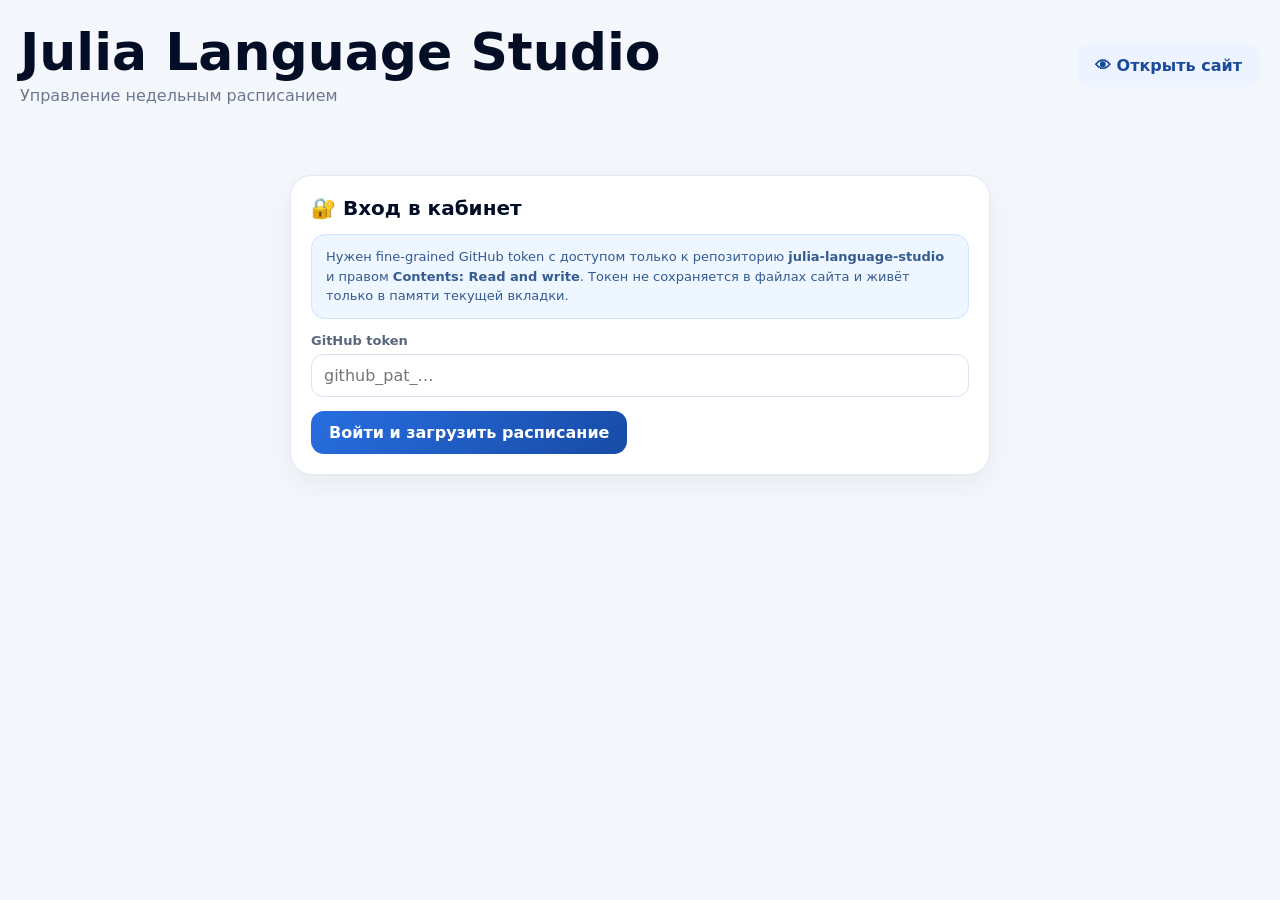
==== commit 1b95bdf3: "Simplify admin to weekly schedule only" ====
--- a/admin.html
+++ b/admin.html
@@ -4,16 +4,16 @@
   <meta charset="utf-8">
   <meta name="viewport" content="width=device-width, initial-scale=1">
   <meta name="theme-color" content="#071b45">
-  <title>Julia Language Studio — админка</title>
-  <link rel="stylesheet" href="styles.css?v=7">
-  <link rel="stylesheet" href="schedule-grid.css?v=1">
+  <title>Julia Language Studio — админка расписания</title>
+  <link rel="stylesheet" href="styles.css?v=9">
+  <link rel="stylesheet" href="schedule-grid.css?v=3">
 </head>
 <body class="admin-body">
   <div class="admin-shell">
     <div class="admin-head">
       <div class="admin-title">
         <h1>Julia Language Studio</h1>
-        <p>Управление недельным расписанием и местами в группах</p>
+        <p>Управление недельным расписанием</p>
       </div>
       <a class="btn btn-secondary" href="index.html" target="_blank">👁 Открыть сайт</a>
     </div>
@@ -32,110 +32,75 @@
 
     <section id="appView" class="hidden">
       <div class="stat-row">
-        <div class="stat"><b id="statFree">0</b><span>свободных занятий</span></div>
-        <div class="stat"><b id="statGroups">0</b><span>групп с местами</span></div>
-        <div class="stat"><b id="statVisible">0</b><span>заполнено ячеек</span></div>
+        <div class="stat"><b id="statFree">0</b><span>свободно</span></div>
+        <div class="stat"><b id="statBusy">0</b><span>занято</span></div>
+        <div class="stat"><b id="statFilled">0</b><span>заполнено ячеек</span></div>
       </div>
 
-      <div class="admin-grid">
-        <aside class="panel">
-          <h2>⚙️ Настройки страницы</h2>
+      <section class="panel" style="margin-bottom:18px">
+        <div class="actions" style="margin-top:0">
+          <button class="btn btn-primary" id="saveAllBtn">💾 Сохранить всё</button>
+          <button class="btn btn-secondary" id="reloadBtn">↻ Обновить данные</button>
+        </div>
+        <p class="admin-item-sub" id="syncInfo" style="margin-top:12px"></p>
+      </section>
+
+      <section class="panel">
+        <h2>🗓 Недельное расписание · Пн–Пт</h2>
+        <p class="admin-item-sub" style="margin-bottom:14px">10 строк расписания. Время каждой строки вы задаёте сами. Оно показывается слева и действует для всей строки с понедельника по пятницу.</p>
+
+        <div class="week-editor-form">
           <div class="field">
-            <label for="noticeInput">Сообщение над расписанием</label>
-            <textarea class="textarea" id="noticeInput" placeholder="Например: Набор на сентябрь открыт"></textarea>
+            <label for="weekDay">День</label>
+            <select class="select" id="weekDay">
+              <option value="monday">Понедельник</option>
+              <option value="tuesday">Вторник</option>
+              <option value="wednesday">Среда</option>
+              <option value="thursday">Четверг</option>
+              <option value="friday">Пятница</option>
+            </select>
           </div>
-          <div class="actions">
-            <button class="btn btn-primary" id="saveAllBtn">💾 Сохранить всё</button>
-            <button class="btn btn-secondary" id="reloadBtn">↻ Обновить данные</button>
+          <div class="field">
+            <label for="weekLesson">Строка расписания</label>
+            <select class="select" id="weekLesson">
+              <option value="0">1</option><option value="1">2</option><option value="2">3</option><option value="3">4</option><option value="4">5</option>
+              <option value="5">6</option><option value="6">7</option><option value="7">8</option><option value="8">9</option><option value="9">10</option>
+            </select>
           </div>
-          <p class="admin-item-sub" id="syncInfo" style="margin-top:12px"></p>
-        </aside>
+          <div class="field">
+            <label for="weekTime">Время строки</label>
+            <input class="input" id="weekTime" type="time">
+          </div>
+          <div class="field">
+            <label for="weekStatus">Статус</label>
+            <select class="select" id="weekStatus">
+              <option value="empty">Не задано</option>
+              <option value="free">Свободно</option>
+              <option value="hold">Бронь</option>
+              <option value="busy">Занято</option>
+            </select>
+          </div>
+          <div class="field full">
+            <label for="weekTitle">Подпись</label>
+            <input class="input" id="weekTitle" placeholder="Например: 4 класс · продвинутый / свободно 2 места">
+          </div>
+          <div class="field full">
+            <label for="weekDetails">Дополнительная информация</label>
+            <input class="input" id="weekDetails" placeholder="Например: мини-группа · 2 места / индивидуально / очно">
+          </div>
+          <div class="actions full">
+            <button class="btn btn-primary" type="button" id="weekApplyBtn">Применить время и ячейку</button>
+            <button class="btn btn-danger" type="button" id="weekClearBtn">Очистить ячейку</button>
+          </div>
+        </div>
 
-        <div>
-          <section class="panel" style="margin-bottom:18px">
-            <h2>🗓 Недельное расписание · Пн–Пт</h2>
-            <p class="admin-item-sub" style="margin-bottom:14px">10 занятий в день. Нажмите любую ячейку в таблице ниже или выберите день и номер занятия вручную.</p>
-
-            <div class="week-editor-form">
-              <div class="field">
-                <label for="weekDay">День</label>
-                <select class="select" id="weekDay">
-                  <option value="monday">Понедельник</option>
-                  <option value="tuesday">Вторник</option>
-                  <option value="wednesday">Среда</option>
-                  <option value="thursday">Четверг</option>
-                  <option value="friday">Пятница</option>
-                </select>
-              </div>
-              <div class="field">
-                <label for="weekLesson">№ занятия</label>
-                <select class="select" id="weekLesson">
-                  <option value="0">1</option><option value="1">2</option><option value="2">3</option><option value="3">4</option><option value="4">5</option>
-                  <option value="5">6</option><option value="6">7</option><option value="7">8</option><option value="8">9</option><option value="9">10</option>
-                </select>
-              </div>
-              <div class="field">
-                <label for="weekTime">Время</label>
-                <input class="input" id="weekTime" type="time">
-              </div>
-              <div class="field">
-                <label for="weekStatus">Статус</label>
-                <select class="select" id="weekStatus">
-                  <option value="empty">Не задано</option>
-                  <option value="free">Свободно</option>
-                  <option value="hold">Бронь</option>
-                  <option value="busy">Занято</option>
-                </select>
-              </div>
-              <div class="field full">
-                <label for="weekTitle">Подпись</label>
-                <input class="input" id="weekTitle" placeholder="Например: 4 класс · продвинутый">
-              </div>
-              <div class="field full">
-                <label for="weekDetails">Дополнительная информация</label>
-                <input class="input" id="weekDetails" placeholder="Например: мини-группа · 2 места / индивидуально">
-              </div>
-              <div class="actions full">
-                <button class="btn btn-primary" type="button" id="weekApplyBtn">Применить к ячейке</button>
-                <button class="btn btn-danger" type="button" id="weekClearBtn">Очистить ячейку</button>
-              </div>
-            </div>
-
-            <div class="week-admin-scroll">
-              <div id="weekAdminGrid"></div>
-            </div>
-          </section>
-
-          <section class="panel" style="margin-bottom:18px">
-            <h2>👥 Добавить или изменить группу</h2>
-            <form id="groupForm" class="form-grid">
-              <input type="hidden" id="groupId">
-              <div class="field full"><label>Название группы</label><input class="input" id="groupTitle" placeholder="4 класс · продвинутый" required></div>
-              <div class="field"><label>Дни</label><input class="input" id="groupDays" placeholder="Пн / Ср"></div>
-              <div class="field"><label>Время</label><input class="input" id="groupTime" placeholder="10:00"></div>
-              <div class="field"><label>Для кого</label><input class="input" id="groupAudience" placeholder="4 класс"></div>
-              <div class="field"><label>Уровень</label><input class="input" id="groupLevel" placeholder="Продвинутый"></div>
-              <div class="field"><label>Формат</label><select class="select" id="groupFormat"><option value="offline">Очно</option><option value="online">Онлайн</option></select></div>
-              <div class="field"><label>Свободных мест</label><input class="input" id="groupSeatsFree" type="number" min="0" value="1"></div>
-              <div class="field"><label>Всего мест</label><input class="input" id="groupSeatsTotal" type="number" min="1" value="4"></div>
-              <div class="field full"><label>Публичная заметка</label><textarea class="textarea" id="groupNote"></textarea></div>
-              <div class="field full"><label class="check"><input type="checkbox" id="groupVisible" checked> Показывать на сайте</label></div>
-              <div class="actions full">
-                <button class="btn btn-primary" type="submit" id="groupSubmit">Добавить группу</button>
-                <button class="btn btn-secondary hidden" type="button" id="groupCancel">Отменить редактирование</button>
-              </div>
-            </form>
-          </section>
-
-          <section class="panel">
-            <h2>🎓 Группы</h2>
-            <div class="admin-list" id="groupsList"></div>
-          </section>
+        <div class="week-admin-scroll">
+          <div id="weekAdminGrid"></div>
         </div>
-      </div>
+      </section>
     </section>
   </div>
   <div class="toast" id="toast"></div>
-  <script src="admin.js?v=7"></script>
+  <script src="admin.js?v=9"></script>
 </body>
 </html>
